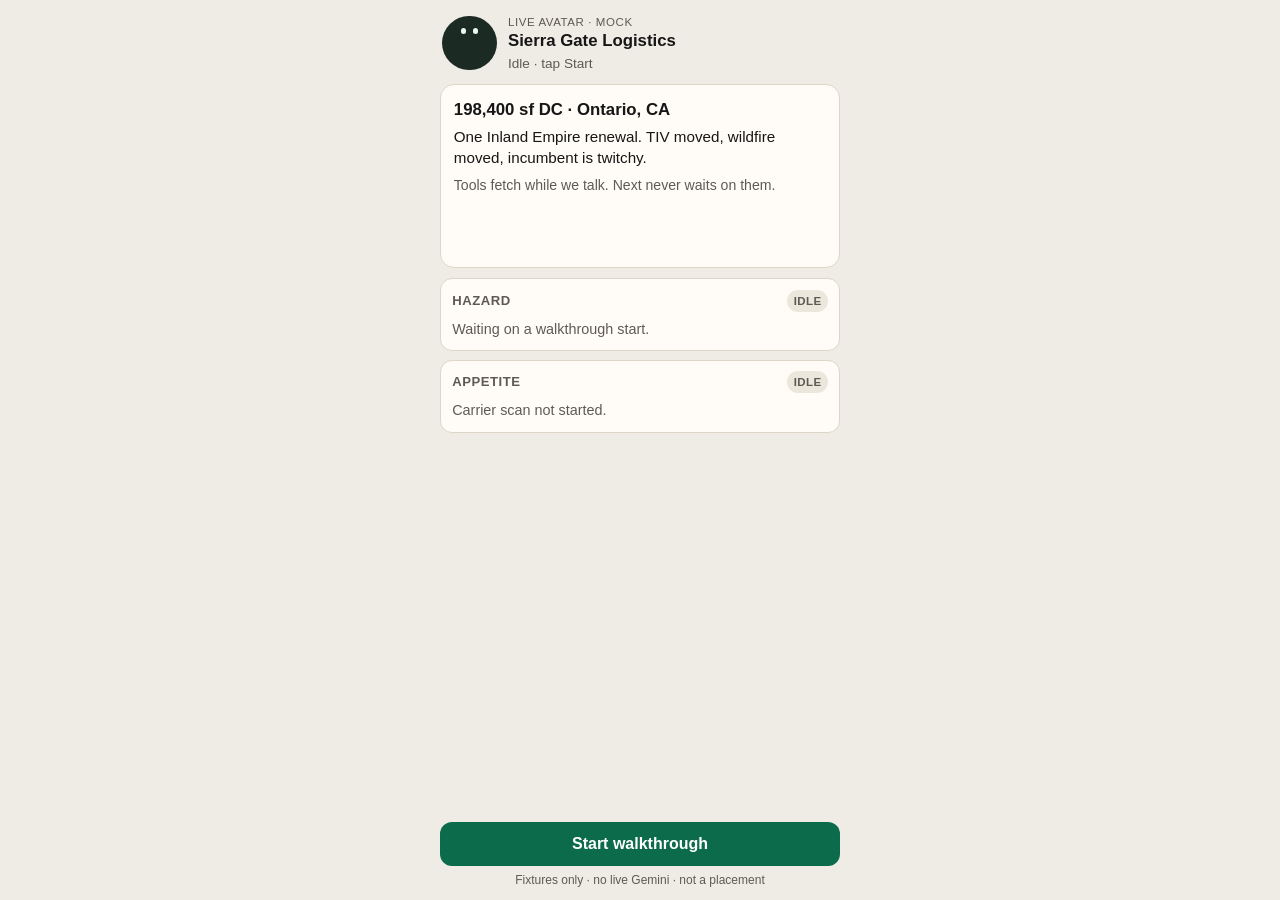
==== live-avatar-renewal/index.html @ 6491ced3 "feat(live-avatar-renewal): add interactive phone renewal walkthrough Mock Live Avatar loop for one i" ====
<!DOCTYPE html>
<html lang="en">
<head>
  <meta charset="utf-8" />
  <meta name="viewport" content="width=device-width, initial-scale=1, viewport-fit=cover" />
  <meta name="color-scheme" content="light" />
  <title>Live Avatar · Sierra Gate renewal</title>
  <style>
    :root {
      --bg: #efece6;
      --card: #fffcf7;
      --ink: #161616;
      --muted: #5e5a53;
      --line: #ddd6c8;
      --live: #0c6b4a;
      --live-soft: #d8f3e8;
      --warn: #8a4b00;
      --warn-bg: #fff1d6;
      --tight: #8a1f11;
      --tight-bg: #fde8e6;
      --open: #145c38;
      --open-bg: #def5e8;
      --pulse: #1aa36d;
    }
    * { box-sizing: border-box; }
    html, body { margin: 0; height: 100%; }
    body {
      font-family: -apple-system, BlinkMacSystemFont, "Segoe UI", Roboto, Helvetica, Arial, sans-serif;
      background: var(--bg);
      color: var(--ink);
      line-height: 1.4;
      -webkit-text-size-adjust: 100%;
    }
    .app {
      min-height: 100%;
      max-width: 26.5rem;
      margin: 0 auto;
      display: flex;
      flex-direction: column;
      padding: 0.7rem 0.75rem calc(0.7rem + env(safe-area-inset-bottom));
    }
    header {
      display: flex;
      gap: 0.7rem;
      align-items: center;
      padding: 0.15rem 0.15rem 0.7rem;
    }
    .avatar {
      position: relative;
      width: 3.4rem;
      height: 3.4rem;
      flex: 0 0 3.4rem;
    }
    .ring {
      position: absolute;
      inset: -4px;
      border-radius: 50%;
      border: 2px solid transparent;
    }
    .avatar.talk .ring {
      border-color: var(--pulse);
      animation: pulse 1.1s ease-out infinite;
    }
    .avatar.listen .ring { border-color: #c4b89f; }
    .face {
      width: 100%;
      height: 100%;
      border-radius: 50%;
      background: #1c2a24;
      display: grid;
      place-items: center;
      position: relative;
      z-index: 1;
    }
    .eyes { display: flex; gap: 0.42rem; }
    .eyes i {
      display: block;
      width: 0.34rem;
      height: 0.34rem;
      border-radius: 50%;
      background: #e8f7ef;
    }
    .avatar.talk .mouth {
      position: absolute;
      width: 0.55rem;
      height: 0.22rem;
      border-radius: 0 0 8px 8px;
      background: #8fd6b5;
      bottom: 0.85rem;
      animation: talk 0.28s ease-in-out infinite alternate;
    }
    .who { min-width: 0; }
    .kicker {
      margin: 0;
      font-size: 0.72rem;
      letter-spacing: 0.05em;
      text-transform: uppercase;
      color: var(--muted);
    }
    h1 {
      margin: 0.1rem 0 0;
      font-size: 1.05rem;
      line-height: 1.2;
    }
    .state {
      margin: 0.15rem 0 0;
      font-size: 0.85rem;
      color: var(--live);
      font-weight: 600;
    }
    .state[data-mode="idle"],
    .state[data-mode="done"] { color: var(--muted); font-weight: 500; }
    .state[data-mode="listen"] { color: #6b6254; }
    main { flex: 1; display: flex; flex-direction: column; gap: 0.65rem; min-height: 0; }
    .stage {
      background: var(--card);
      border: 1px solid var(--line);
      border-radius: 14px;
      padding: 0.8rem 0.8rem 0.7rem;
      min-height: 11.5rem;
    }
    .log {
      display: flex;
      flex-direction: column;
      gap: 0.5rem;
      min-height: 7.4rem;
    }
    .bubble {
      max-width: 92%;
      padding: 0.55rem 0.7rem;
      border-radius: 12px;
      font-size: 0.95rem;
    }
    .bubble.av { background: #f3eee4; }
    .bubble.me {
      align-self: flex-end;
      background: var(--live-soft);
    }
    .bubble .tag {
      display: block;
      font-size: 0.7rem;
      letter-spacing: 0.03em;
      text-transform: uppercase;
      color: var(--muted);
      margin-bottom: 0.15rem;
    }
    .idle-copy h2 {
      margin: 0 0 0.3rem;
      font-size: 1.05rem;
    }
    .idle-copy p { margin: 0 0 0.45rem; font-size: 0.95rem; color: var(--ink); }
    .idle-copy p:last-child { margin: 0; color: var(--muted); font-size: 0.88rem; }
    .tools { display: grid; gap: 0.55rem; }
    .panel {
      background: var(--card);
      border: 1px solid var(--line);
      border-radius: 12px;
      padding: 0.65rem 0.7rem 0.7rem;
    }
    .panel-h {
      display: flex;
      justify-content: space-between;
      align-items: center;
      gap: 0.5rem;
      margin-bottom: 0.45rem;
    }
    .panel-h h2 { margin: 0; font-size: 0.82rem; letter-spacing: 0.04em; text-transform: uppercase; color: var(--muted); }
    .pill {
      font-size: 0.72rem;
      font-weight: 700;
      letter-spacing: 0.03em;
      text-transform: uppercase;
      padding: 0.18rem 0.4rem;
      border-radius: 999px;
      background: #ece7dc;
      color: var(--muted);
    }
    .pill.fetch { background: #fff1d6; color: var(--warn); }
    .pill.ready { background: var(--live-soft); color: var(--live); }
    .wait, .load { margin: 0; font-size: 0.9rem; color: var(--muted); }
    .load { color: var(--warn); }
    .hazard-grid { display: grid; grid-template-columns: 4.4rem 1fr; gap: 0.65rem; align-items: center; }
    .map {
      display: grid;
      grid-template-columns: repeat(4, 1fr);
      gap: 3px;
      width: 4.4rem;
    }
    .map b {
      display: block;
      aspect-ratio: 1;
      border-radius: 3px;
      background: #e6e0d4;
    }
    .map b.w { background: #e8a23a; }
    .map b.x { background: #0c6b4a; }
    .facts { margin: 0; padding: 0; list-style: none; font-size: 0.9rem; }
    .facts li {
      display: flex;
      justify-content: space-between;
      gap: 0.6rem;
      padding: 0.12rem 0;
    }
    .facts span { color: var(--muted); }
    .chips { display: flex; flex-wrap: wrap; gap: 0.4rem; }
    .chip {
      border: 1px solid var(--line);
      background: #fff;
      border-radius: 999px;
      padding: 0.28rem 0.55rem;
      font-size: 0.82rem;
    }
    .chip.open { background: var(--open-bg); border-color: transparent; color: var(--open); }
    .chip.tight { background: var(--tight-bg); border-color: transparent; color: var(--tight); }
    .outcome {
      background: var(--card);
      border: 1px solid var(--line);
      border-radius: 12px;
      padding: 0.75rem 0.75rem 0.65rem;
    }
    .outcome h2 { margin: 0 0 0.45rem; font-size: 1rem; }
    .delta {
      display: grid;
      gap: 0.28rem;
      margin: 0 0 0.65rem;
      font-size: 0.92rem;
    }
    .delta div { display: flex; justify-content: space-between; gap: 0.6rem; }
    .delta span { color: var(--muted); }
    .track { margin: 0; padding-left: 1.1rem; font-size: 0.92rem; }
    .track li { margin: 0 0 0.35rem; }
    .bar { display: grid; gap: 0.45rem; padding-top: 0.15rem; }
    .bar.row { grid-template-columns: 1fr 1fr; }
    button {
      appearance: none;
      border: 0;
      border-radius: 12px;
      min-height: 2.75rem;
      padding: 0.65rem 0.8rem;
      font: inherit;
      font-weight: 650;
      font-size: 1rem;
      background: var(--live);
      color: #fff;
    }
    button.ghost {
      background: #fff;
      color: var(--ink);
      border: 1px solid var(--line);
    }
    button:disabled { opacity: 0.45; }
    button:focus-visible { outline: 3px solid #1aa36d; outline-offset: 2px; }
    .hidden { display: none; }
    footer {
      margin: 0.35rem 0 0;
      font-size: 0.75rem;
      color: var(--muted);
      text-align: center;
    }
    @keyframes pulse {
      0% { transform: scale(0.96); opacity: 1; }
      100% { transform: scale(1.12); opacity: 0.2; }
    }
    @keyframes talk {
      from { transform: scaleX(0.7); }
      to { transform: scaleX(1.15); }
    }
    @media (prefers-reduced-motion: reduce) {
      .avatar.talk .ring, .avatar.talk .mouth { animation: none; }
    }
  </style>
</head>
<body>
  <div class="app">
    <header>
      <div class="avatar" id="avatar" data-mode="idle">
        <div class="ring"></div>
        <div class="face">
          <div class="eyes"><i></i><i></i></div>
          <div class="mouth"></div>
        </div>
      </div>
      <div class="who">
        <p class="kicker">Live Avatar · mock</p>
        <h1>Sierra Gate Logistics</h1>
        <p class="state" id="modeLabel" data-mode="idle">Idle · tap Start</p>
      </div>
    </header>

    <main>
      <section class="stage" aria-live="polite">
        <div class="idle-copy" id="idleCopy">
          <h2>198,400 sf DC · Ontario, CA</h2>
          <p>One Inland Empire renewal. TIV moved, wildfire moved, incumbent is twitchy.</p>
          <p>Tools fetch while we talk. Next never waits on them.</p>
        </div>
        <div class="log hidden" id="log"></div>
      </section>

      <section class="tools" id="tools">
        <article class="panel" id="hazardPanel">
          <div class="panel-h">
            <h2>Hazard</h2>
            <span class="pill" id="hazardPill">Idle</span>
          </div>
          <div class="wait" id="hazardBody">Waiting on a walkthrough start.</div>
        </article>
        <article class="panel" id="appetitePanel">
          <div class="panel-h">
            <h2>Appetite</h2>
            <span class="pill" id="appetitePill">Idle</span>
          </div>
          <div class="wait" id="appetiteBody">Carrier scan not started.</div>
        </article>
      </section>

      <section class="outcome hidden" id="outcome">
        <h2>Renewal snapshot</h2>
        <div class="delta">
          <div><span>Premium</span><b>+8–12% if Harbor quotes</b></div>
          <div><span>TIV</span><b>$68.2M → $79.6M</b></div>
          <div><span>Wildfire</span><b>63 → 72</b></div>
          <div><span>Need</span><b>roof cert · losses · SOV</b></div>
        </div>
        <h2>Talk-track</h2>
        <ol class="track" id="track">
          <li>Open TIV, not premium. The extra $11.4M is shuttle stock, not a new building.</li>
          <li>Read wildfire as ember. Score 72 is why Northline is 5% or out.</li>
          <li>Roof is 14-year TPO. Harbor dies without the cert and the 22k coating invoice.</li>
          <li>Ridge Surplus is the fail-safe, not the first call.</li>
        </ol>
      </section>
    </main>

    <div class="bar" id="bar">
      <button type="button" id="startBtn">Start walkthrough</button>
    </div>
    <footer>Fixtures only · no live Gemini · not a placement</footer>
  </div>

  <script>
    const TALK = [
      {
        av: "Sierra Gate, Ontario. One renewal. TIV moved, the wildfire score moved, and the incumbent is twitchy. Three things change the bind.",
        chip: "Walk the YoY"
      },
      {
        av: "TIV $68.2M to $79.6M. Contents and a new shuttle aisle — not a new box. Roof is 14-year TPO. They recoated 22k after ponding last monsoon.",
        chip: "What do markets care about?",
        tool: "hazard"
      },
      {
        av: "Markets price ember, not the tilt-wall. Wildfire 72, up nine. Hail is quiet. Quake is a lender line. Roof age is the argument.",
        chip: "Who will write it?",
        tool: "appetite"
      },
      {
        av: "Northline wants 5% wildfire or they walk. Harbor Mutual will look if we prove the roof. Ridge Surplus is the 3% backup.",
        chip: "What do we need from them?"
      },
      {
        av: "From them today: roof cert, coating invoice, five-year losses, updated SOV for the shuttle, one page on defensible space. Without those Harbor never quotes.",
        end: true
      }
    ];

    const TRACK = [
      "Open TIV, not premium. The extra $11.4M is shuttle stock, not a new building.",
      "Read wildfire as ember. Score 72 is why Northline is 5% or out.",
      "Roof is 14-year TPO. Harbor dies without the cert and the 22k coating invoice.",
      "Ridge Surplus is the fail-safe, not the first call."
    ].join("\n");

    const el = {
      avatar: document.getElementById("avatar"),
      mode: document.getElementById("modeLabel"),
      idle: document.getElementById("idleCopy"),
      log: document.getElementById("log"),
      bar: document.getElementById("bar"),
      outcome: document.getElementById("outcome"),
      tools: document.getElementById("tools"),
      hazardPill: document.getElementById("hazardPill"),
      hazardBody: document.getElementById("hazardBody"),
      appetitePill: document.getElementById("appetitePill"),
      appetiteBody: document.getElementById("appetiteBody")
    };

    let step = -1;
    let speaking = false;
    let advancing = false;
    const timers = [];

    function later(fn, ms) {
      const id = setTimeout(fn, ms);
      timers.push(id);
      return id;
    }

    function clearTimers() {
      while (timers.length) clearTimeout(timers.pop());
    }

    function setMode(mode, label) {
      el.avatar.className = "avatar " + (mode === "talk" ? "talk" : mode === "listen" ? "listen" : "");
      el.avatar.dataset.mode = mode;
      el.mode.dataset.mode = mode;
      el.mode.textContent = label;
    }

    function addBubble(who, text) {
      const div = document.createElement("div");
      div.className = "bubble " + who;
      div.innerHTML = "<span class=\"tag\">" + (who === "av" ? "Avatar" : "You") + "</span>" + text;
      el.log.appendChild(div);
      const keep = el.log.querySelectorAll(".bubble");
      while (keep.length > 3) el.log.removeChild(keep[0]);
    }

    function setPill(pill, kind, text) {
      pill.className = "pill" + (kind ? " " + kind : "");
      pill.textContent = text;
    }

    function startHazard() {
      setPill(el.hazardPill, "fetch", "Fetching…");
      el.hazardBody.className = "load";
      el.hazardBody.textContent = "Pulling Ontario / San Bernardino wildfire + hail…";
      later(function () {
        setPill(el.hazardPill, "ready", "In");
        el.hazardBody.className = "";
        el.hazardBody.innerHTML =
          "<div class=\"hazard-grid\">" +
            "<div class=\"map\" aria-hidden=\"true\">" +
              "<b></b><b></b><b class=\"w\"></b><b class=\"w\"></b>" +
              "<b></b><b class=\"x\"></b><b class=\"w\"></b><b></b>" +
              "<b></b><b></b><b></b><b></b>" +
            "</div>" +
            "<ul class=\"facts\">" +
              "<li><span>Wildfire</span><b>72 · +9 YoY</b></li>" +
              "<li><span>Hail</span><b>18 · quiet</b></li>" +
              "<li><span>Site</span><b>0.4 mi WUI</b></li>" +
            "</ul>" +
          "</div>";
      }, 1700);
    }

    function startAppetite() {
      setPill(el.appetitePill, "fetch", "Fetching…");
      el.appetiteBody.className = "load";
      el.appetiteBody.textContent = "Scanning incumbent + two backups…";
      later(function () {
        setPill(el.appetitePill, "ready", "In");
        el.appetiteBody.className = "chips";
        el.appetiteBody.innerHTML =
          "<span class=\"chip tight\">Northline · 5% or out</span>" +
          "<span class=\"chip open\">Harbor · open if roof</span>" +
          "<span class=\"chip open\">Ridge · 3% surplus</span>";
      }, 2100);
    }

    function renderBar() {
      el.bar.innerHTML = "";
      el.bar.className = "bar";
      if (step < 0) {
        const b = document.createElement("button");
        b.id = "startBtn";
        b.textContent = "Start walkthrough";
        b.addEventListener("click", start);
        el.bar.appendChild(b);
        return;
      }
      if (TALK[step].end) {
        el.bar.className = "bar row";
        const copy = document.createElement("button");
        copy.className = "ghost";
        copy.id = "copyBtn";
        copy.textContent = "Copy talk-track";
        copy.addEventListener("click", function () {
          navigator.clipboard.writeText(TRACK).then(function () {
            copy.textContent = "Copied";
            later(function () { copy.textContent = "Copy talk-track"; }, 1400);
          }).catch(function () {
            copy.textContent = "Copy failed";
          });
        });
        const restart = document.createElement("button");
        restart.id = "restartBtn";
        restart.textContent = "Restart";
        restart.addEventListener("click", reset);
        el.bar.appendChild(copy);
        el.bar.appendChild(restart);
        return;
      }
      const next = document.createElement("button");
      next.id = "nextBtn";
      next.textContent = TALK[step].chip;
      next.addEventListener("click", advance);
      el.bar.appendChild(next);
    }

    function sayCurrent() {
      speaking = true;
      setMode("talk", "Speaking · mock");
      addBubble("av", TALK[step].av);
      if (TALK[step].tool === "hazard") startHazard();
      if (TALK[step].tool === "appetite") startAppetite();
      later(function () {
        speaking = false;
        if (TALK[step].end) {
          setMode("done", "Walkthrough done");
          el.outcome.classList.remove("hidden");
        } else {
          setMode("listen", "Listening · your tap");
        }
      }, 900);
    }

    function start() {
      step = 0;
      el.idle.classList.add("hidden");
      el.log.classList.remove("hidden");
      el.log.innerHTML = "";
      sayCurrent();
      renderBar();
    }

    function advance() {
      if (advancing || step < 0 || TALK[step].end) return;
      advancing = true;
      const reply = TALK[step].chip;
      setMode("listen", "Heard you");
      addBubble("me", reply);
      later(function () {
        step += 1;
        sayCurrent();
        renderBar();
        advancing = false;
      }, 280);
    }

    function reset() {
      clearTimers();
      step = -1;
      speaking = false;
      advancing = false;
      el.log.innerHTML = "";
      el.log.classList.add("hidden");
      el.idle.classList.remove("hidden");
      el.outcome.classList.add("hidden");
      setMode("idle", "Idle · tap Start");
      setPill(el.hazardPill, "", "Idle");
      el.hazardBody.className = "wait";
      el.hazardBody.textContent = "Waiting on a walkthrough start.";
      setPill(el.appetitePill, "", "Idle");
      el.appetiteBody.className = "wait";
      el.appetiteBody.textContent = "Carrier scan not started.";
      renderBar();
    }

    document.getElementById("startBtn").addEventListener("click", start);
  </script>
</body>
</html>
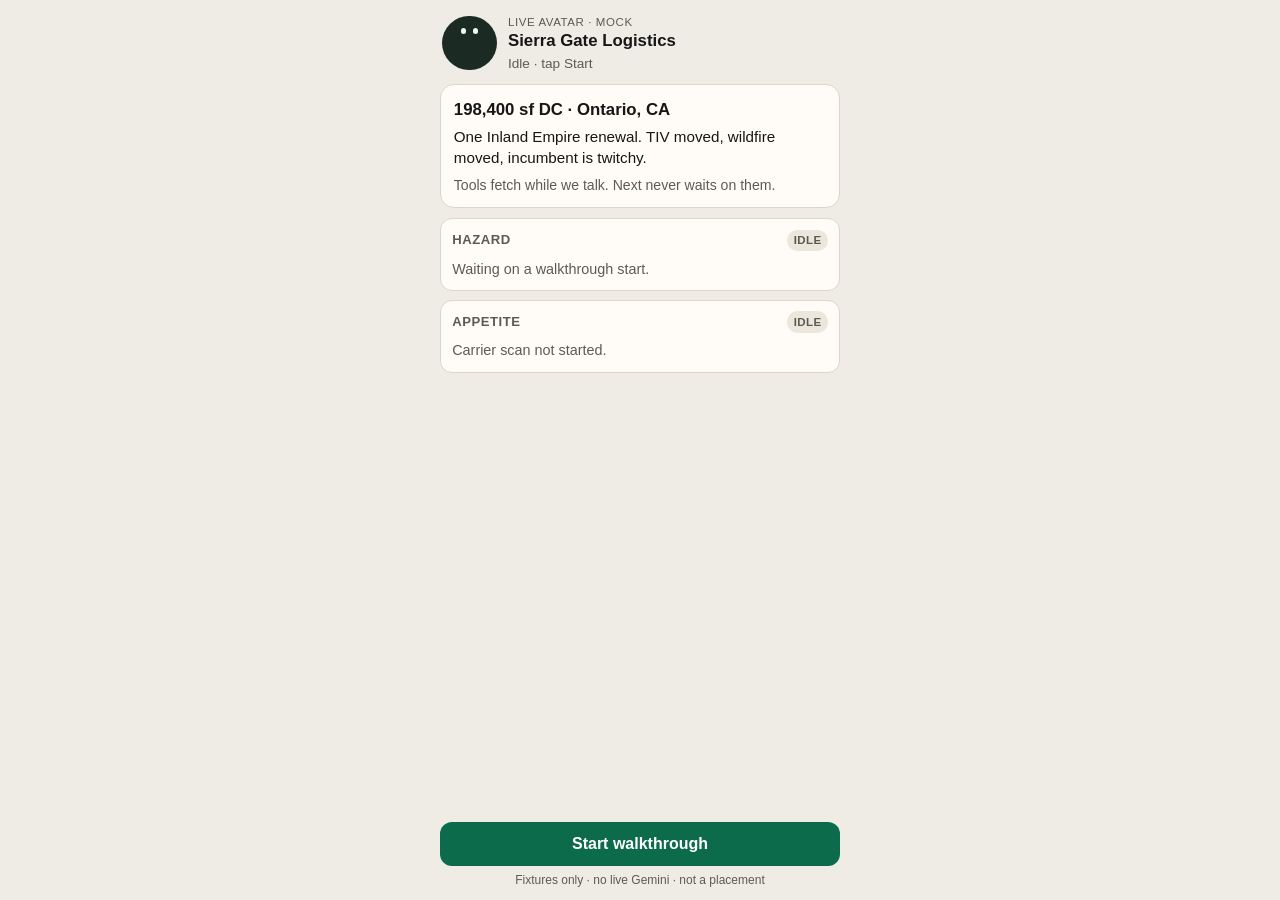
==== commit 201939dd: "fix(live-avatar-renewal): keep snapshot and talk-track on one phone screen Hide the finished transcr" ====
--- a/live-avatar-renewal/index.html
+++ b/live-avatar-renewal/index.html
@@ -117,8 +117,11 @@
       border: 1px solid var(--line);
       border-radius: 14px;
       padding: 0.8rem 0.8rem 0.7rem;
-      min-height: 11.5rem;
-    }
+    }
+    .app.done .stage { display: none; }
+    .app.done main { display: flex; flex-direction: column; }
+    .app.done .outcome { order: 1; }
+    .app.done .tools { order: 2; }
     .log {
       display: flex;
       flex-direction: column;
@@ -229,7 +232,15 @@
     .delta span { color: var(--muted); }
     .track { margin: 0; padding-left: 1.1rem; font-size: 0.92rem; }
     .track li { margin: 0 0 0.35rem; }
-    .bar { display: grid; gap: 0.45rem; padding-top: 0.15rem; }
+    .bar {
+      display: grid;
+      gap: 0.45rem;
+      margin-top: auto;
+      padding-top: 0.45rem;
+      background: var(--bg);
+      position: sticky;
+      bottom: 0;
+    }
     .bar.row { grid-template-columns: 1fr 1fr; }
     button {
       appearance: none;
@@ -271,7 +282,7 @@
   </style>
 </head>
 <body>
-  <div class="app">
+  <div class="app" id="app">
     <header>
       <div class="avatar" id="avatar" data-mode="idle">
         <div class="ring"></div>
@@ -372,6 +383,7 @@
     ].join("\n");
 
     const el = {
+      app: document.getElementById("app"),
       avatar: document.getElementById("avatar"),
       mode: document.getElementById("modeLabel"),
       idle: document.getElementById("idleCopy"),
@@ -412,8 +424,8 @@
       div.className = "bubble " + who;
       div.innerHTML = "<span class=\"tag\">" + (who === "av" ? "Avatar" : "You") + "</span>" + text;
       el.log.appendChild(div);
-      const keep = el.log.querySelectorAll(".bubble");
-      while (keep.length > 3) el.log.removeChild(keep[0]);
+      const extras = [...el.log.querySelectorAll(".bubble")].slice(0, -3);
+      extras.forEach((node) => node.remove());
     }
 
     function setPill(pill, kind, text) {
@@ -508,7 +520,9 @@
         speaking = false;
         if (TALK[step].end) {
           setMode("done", "Walkthrough done");
+          el.app.classList.add("done");
           el.outcome.classList.remove("hidden");
+          el.outcome.scrollIntoView({ block: "start" });
         } else {
           setMode("listen", "Listening · your tap");
         }
@@ -547,6 +561,7 @@
       el.log.classList.add("hidden");
       el.idle.classList.remove("hidden");
       el.outcome.classList.add("hidden");
+      el.app.classList.remove("done");
       setMode("idle", "Idle · tap Start");
       setPill(el.hazardPill, "", "Idle");
       el.hazardBody.className = "wait";
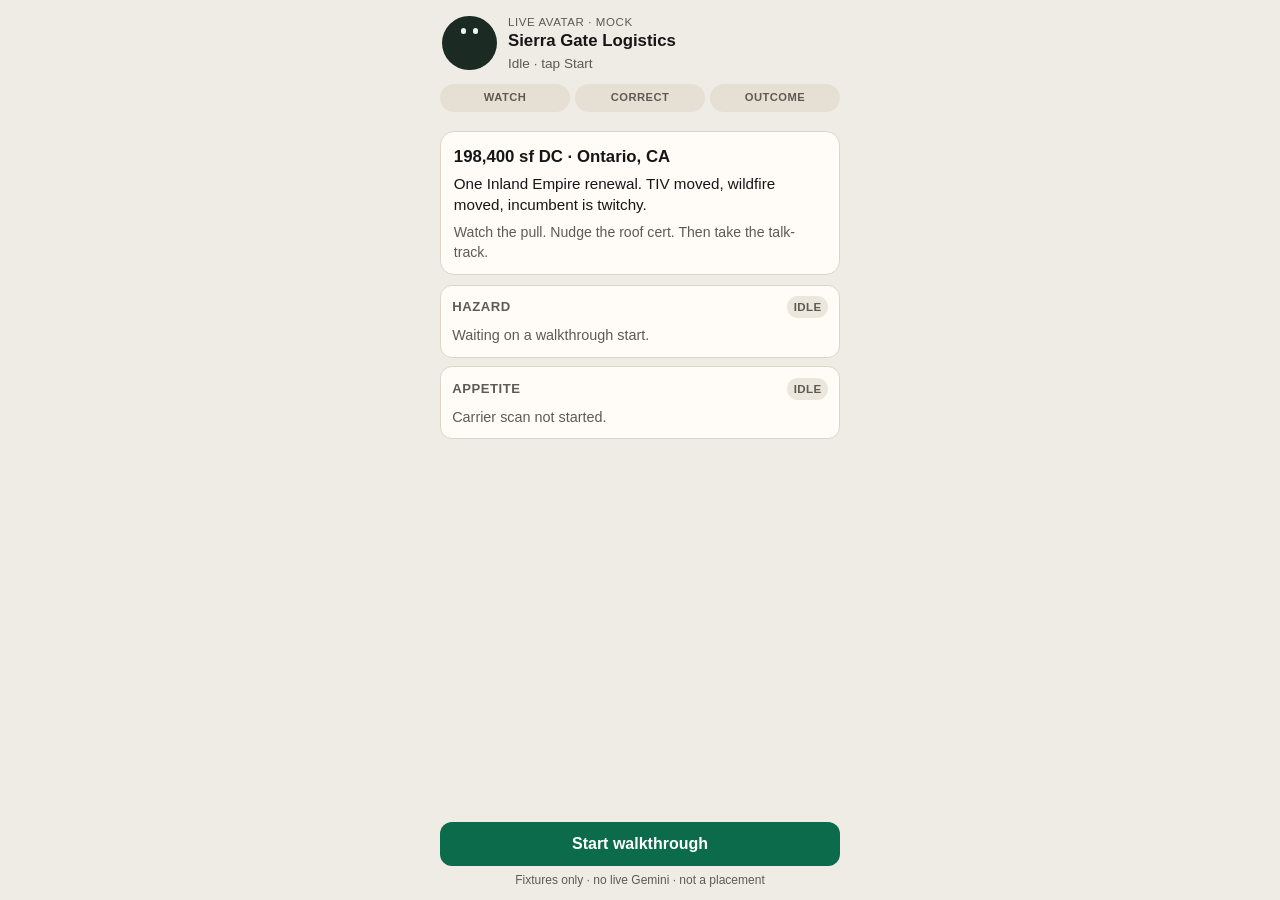
==== commit 7afd171b: "feat(live-avatar-renewal): add Watch → Correct → Outcome ladder Correct is a roof-cert nudge: it rew" ====
--- a/live-avatar-renewal/index.html
+++ b/live-avatar-renewal/index.html
@@ -111,6 +111,26 @@
     .state[data-mode="idle"],
     .state[data-mode="done"] { color: var(--muted); font-weight: 500; }
     .state[data-mode="listen"] { color: #6b6254; }
+    .ladder {
+      display: grid;
+      grid-template-columns: 1fr 1fr 1fr;
+      gap: 0.3rem;
+      list-style: none;
+      margin: 0 0 0.55rem;
+      padding: 0;
+    }
+    .ladder li {
+      text-align: center;
+      font-size: 0.7rem;
+      font-weight: 700;
+      letter-spacing: 0.04em;
+      text-transform: uppercase;
+      padding: 0.38rem 0.2rem;
+      border-radius: 999px;
+      background: #e6e0d4;
+      color: var(--muted);
+    }
+    .ladder li.on { background: var(--live); color: #fff; }
     main { flex: 1; display: flex; flex-direction: column; gap: 0.65rem; min-height: 0; }
     .stage {
       background: var(--card);
@@ -299,11 +319,16 @@
     </header>
 
     <main>
+      <ol class="ladder" id="ladder" aria-label="Trust ladder">
+        <li data-k="watch">Watch</li>
+        <li data-k="correct">Correct</li>
+        <li data-k="outcome">Outcome</li>
+      </ol>
       <section class="stage" aria-live="polite">
         <div class="idle-copy" id="idleCopy">
           <h2>198,400 sf DC · Ontario, CA</h2>
           <p>One Inland Empire renewal. TIV moved, wildfire moved, incumbent is twitchy.</p>
-          <p>Tools fetch while we talk. Next never waits on them.</p>
+          <p>Watch the pull. Nudge the roof cert. Then take the talk-track.</p>
         </div>
         <div class="log hidden" id="log"></div>
       </section>
@@ -327,19 +352,9 @@
 
       <section class="outcome hidden" id="outcome">
         <h2>Renewal snapshot</h2>
-        <div class="delta">
-          <div><span>Premium</span><b>+8–12% if Harbor quotes</b></div>
-          <div><span>TIV</span><b>$68.2M → $79.6M</b></div>
-          <div><span>Wildfire</span><b>63 → 72</b></div>
-          <div><span>Need</span><b>roof cert · losses · SOV</b></div>
-        </div>
+        <div class="delta" id="delta"></div>
         <h2>Talk-track</h2>
-        <ol class="track" id="track">
-          <li>Open TIV, not premium. The extra $11.4M is shuttle stock, not a new building.</li>
-          <li>Read wildfire as ember. Score 72 is why Northline is 5% or out.</li>
-          <li>Roof is 14-year TPO. Harbor dies without the cert and the 22k coating invoice.</li>
-          <li>Ridge Surplus is the fail-safe, not the first call.</li>
-        </ol>
+        <ol class="track" id="track"></ol>
       </section>
     </main>
 
@@ -357,8 +372,7 @@
       },
       {
         av: "TIV $68.2M to $79.6M. Contents and a new shuttle aisle — not a new box. Roof is 14-year TPO. They recoated 22k after ponding last monsoon.",
-        chip: "What do markets care about?",
-        tool: "hazard"
+        chip: "What do markets care about?"
       },
       {
         av: "Markets price ember, not the tilt-wall. Wildfire 72, up nine. Hail is quiet. Quake is a lender line. Roof age is the argument.",
@@ -375,13 +389,6 @@
       }
     ];
 
-    const TRACK = [
-      "Open TIV, not premium. The extra $11.4M is shuttle stock, not a new building.",
-      "Read wildfire as ember. Score 72 is why Northline is 5% or out.",
-      "Roof is 14-year TPO. Harbor dies without the cert and the 22k coating invoice.",
-      "Ridge Surplus is the fail-safe, not the first call."
-    ].join("\n");
-
     const el = {
       app: document.getElementById("app"),
       avatar: document.getElementById("avatar"),
@@ -390,6 +397,8 @@
       log: document.getElementById("log"),
       bar: document.getElementById("bar"),
       outcome: document.getElementById("outcome"),
+      delta: document.getElementById("delta"),
+      track: document.getElementById("track"),
       tools: document.getElementById("tools"),
       hazardPill: document.getElementById("hazardPill"),
       hazardBody: document.getElementById("hazardBody"),
@@ -400,7 +409,36 @@
     let step = -1;
     let speaking = false;
     let advancing = false;
+    let nudged = false;
+    let hazardState = "idle";
+    let appetiteState = "idle";
     const timers = [];
+
+    function trackLines() {
+      return nudged ? [
+        "Open TIV, not premium. The extra $11.4M is shuttle stock, not a new building.",
+        "Read wildfire as ember. Score 72 is why Northline is 5% or out.",
+        "Roof cert is already in. Do not re-ask. Harbor can quote.",
+        "Still pull five-year losses and the shuttle SOV this week."
+      ] : [
+        "Open TIV, not premium. The extra $11.4M is shuttle stock, not a new building.",
+        "Read wildfire as ember. Score 72 is why Northline is 5% or out.",
+        "Roof is 14-year TPO. Harbor dies without the cert and the 22k coating invoice.",
+        "Ridge Surplus is the fail-safe, not the first call."
+      ];
+    }
+
+    function lineFor(i) {
+      if (nudged && i === 3) return "Northline still wants 5% or they walk. Harbor is quote-ready on the roof. Ridge is the 3% backup.";
+      if (nudged && i === 4) return "Cert is already in. Still need five-year losses, updated SOV, and the defensible-space page. Harbor can quote.";
+      return TALK[i].av;
+    }
+
+    function setPhase(name) {
+      document.querySelectorAll("#ladder li").forEach(function (li) {
+        li.classList.toggle("on", li.dataset.k === name);
+      });
+    }
 
     function later(fn, ms) {
       const id = setTimeout(fn, ms);
@@ -433,41 +471,78 @@
       pill.textContent = text;
     }
 
+    function fillHazard() {
+      hazardState = "ready";
+      setPill(el.hazardPill, "ready", "In");
+      el.hazardBody.className = "";
+      el.hazardBody.innerHTML =
+        "<div class=\"hazard-grid\">" +
+          "<div class=\"map\" aria-hidden=\"true\">" +
+            "<b></b><b></b><b class=\"w\"></b><b class=\"w\"></b>" +
+            "<b></b><b class=\"x\"></b><b class=\"w\"></b><b></b>" +
+            "<b></b><b></b><b></b><b></b>" +
+          "</div>" +
+          "<ul class=\"facts\">" +
+            "<li><span>Wildfire</span><b>72 · +9 YoY</b></li>" +
+            "<li><span>Hail</span><b>18 · quiet</b></li>" +
+            (nudged ? "<li><span>Roof</span><b>cert in</b></li>" : "<li><span>Site</span><b>0.4 mi WUI</b></li>") +
+          "</ul>" +
+        "</div>";
+    }
+
+    function fillAppetite() {
+      appetiteState = "ready";
+      setPill(el.appetitePill, "ready", "In");
+      el.appetiteBody.className = "chips";
+      el.appetiteBody.innerHTML = nudged
+        ? "<span class=\"chip tight\">Northline · 5% or out</span>" +
+          "<span class=\"chip open\">Harbor · quote ready</span>" +
+          "<span class=\"chip open\">Ridge · 3% surplus</span>"
+        : "<span class=\"chip tight\">Northline · 5% or out</span>" +
+          "<span class=\"chip open\">Harbor · open if roof</span>" +
+          "<span class=\"chip open\">Ridge · 3% surplus</span>";
+    }
+
     function startHazard() {
+      hazardState = "fetch";
       setPill(el.hazardPill, "fetch", "Fetching…");
       el.hazardBody.className = "load";
       el.hazardBody.textContent = "Pulling Ontario / San Bernardino wildfire + hail…";
-      later(function () {
-        setPill(el.hazardPill, "ready", "In");
-        el.hazardBody.className = "";
-        el.hazardBody.innerHTML =
-          "<div class=\"hazard-grid\">" +
-            "<div class=\"map\" aria-hidden=\"true\">" +
-              "<b></b><b></b><b class=\"w\"></b><b class=\"w\"></b>" +
-              "<b></b><b class=\"x\"></b><b class=\"w\"></b><b></b>" +
-              "<b></b><b></b><b></b><b></b>" +
-            "</div>" +
-            "<ul class=\"facts\">" +
-              "<li><span>Wildfire</span><b>72 · +9 YoY</b></li>" +
-              "<li><span>Hail</span><b>18 · quiet</b></li>" +
-              "<li><span>Site</span><b>0.4 mi WUI</b></li>" +
-            "</ul>" +
-          "</div>";
-      }, 1700);
+      later(fillHazard, 1700);
     }
 
     function startAppetite() {
+      appetiteState = "fetch";
       setPill(el.appetitePill, "fetch", "Fetching…");
       el.appetiteBody.className = "load";
       el.appetiteBody.textContent = "Scanning incumbent + two backups…";
+      later(fillAppetite, 2100);
+    }
+
+    function fillOutcome() {
+      const premium = nudged ? "+4–7% if Harbor quotes" : "+8–12% if Harbor quotes";
+      const need = nudged ? "losses · SOV · space note" : "roof cert · losses · SOV";
+      el.delta.innerHTML =
+        "<div><span>Premium</span><b>" + premium + "</b></div>" +
+        "<div><span>TIV</span><b>$68.2M → $79.6M</b></div>" +
+        "<div><span>Wildfire</span><b>63 → 72</b></div>" +
+        "<div><span>Need</span><b>" + need + "</b></div>";
+      el.track.innerHTML = trackLines().map(function (line) { return "<li>" + line + "</li>"; }).join("");
+    }
+
+    function nudge() {
+      if (nudged || step < 0 || TALK[step].end || advancing) return;
+      nudged = true;
+      setPhase("correct");
+      addBubble("me", "Nudge: roof cert is already in the file.");
+      setMode("talk", "Correcting · mock");
+      if (hazardState === "ready") fillHazard();
+      if (appetiteState === "ready") startAppetite();
+      renderBar();
       later(function () {
-        setPill(el.appetitePill, "ready", "In");
-        el.appetiteBody.className = "chips";
-        el.appetiteBody.innerHTML =
-          "<span class=\"chip tight\">Northline · 5% or out</span>" +
-          "<span class=\"chip open\">Harbor · open if roof</span>" +
-          "<span class=\"chip open\">Ridge · 3% surplus</span>";
-      }, 2100);
+        addBubble("av", "Noted. Harbor treats the roof as proven. Northline still wants 5%. Losses and SOV still gate the bind.");
+        setMode("listen", "Listening · your tap");
+      }, 550);
     }
 
     function renderBar() {
@@ -488,12 +563,27 @@
         copy.id = "copyBtn";
         copy.textContent = "Copy talk-track";
         copy.addEventListener("click", function () {
-          navigator.clipboard.writeText(TRACK).then(function () {
-            copy.textContent = "Copied";
+          function fallback() {
+            const ta = document.createElement("textarea");
+            ta.value = trackLines().join("\n");
+            ta.setAttribute("readonly", "");
+            ta.style.cssText = "position:fixed;left:-9999px";
+            document.body.appendChild(ta);
+            ta.select();
+            let ok = false;
+            try { ok = document.execCommand("copy"); } catch (e) { ok = false; }
+            ta.remove();
+            return ok;
+          }
+          function done(ok) {
+            copy.textContent = ok ? "Copied" : "Copy failed";
             later(function () { copy.textContent = "Copy talk-track"; }, 1400);
-          }).catch(function () {
-            copy.textContent = "Copy failed";
-          });
+          }
+          if (navigator.clipboard && navigator.clipboard.writeText) {
+            navigator.clipboard.writeText(trackLines().join("\n")).then(function () { done(true); }).catch(function () { done(fallback()); });
+          } else {
+            done(fallback());
+          }
         });
         const restart = document.createElement("button");
         restart.id = "restartBtn";
@@ -503,17 +593,24 @@
         el.bar.appendChild(restart);
         return;
       }
+      const correct = document.createElement("button");
+      correct.className = "ghost";
+      correct.id = "nudgeBtn";
+      correct.textContent = nudged ? "Nudged · roof cert in" : "Nudge: roof cert in";
+      correct.disabled = nudged;
+      correct.addEventListener("click", nudge);
       const next = document.createElement("button");
       next.id = "nextBtn";
       next.textContent = TALK[step].chip;
       next.addEventListener("click", advance);
+      el.bar.appendChild(correct);
       el.bar.appendChild(next);
     }
 
     function sayCurrent() {
       speaking = true;
       setMode("talk", "Speaking · mock");
-      addBubble("av", TALK[step].av);
+      addBubble("av", lineFor(step));
       if (TALK[step].tool === "hazard") startHazard();
       if (TALK[step].tool === "appetite") startAppetite();
       later(function () {
@@ -521,6 +618,8 @@
         if (TALK[step].end) {
           setMode("done", "Walkthrough done");
           el.app.classList.add("done");
+          setPhase("outcome");
+          fillOutcome();
           el.outcome.classList.remove("hidden");
           el.outcome.scrollIntoView({ block: "start" });
         } else {
@@ -531,10 +630,12 @@
 
     function start() {
       step = 0;
+      setPhase("watch");
       el.idle.classList.add("hidden");
       el.log.classList.remove("hidden");
       el.log.innerHTML = "";
       sayCurrent();
+      startHazard();
       renderBar();
     }
 
@@ -557,6 +658,10 @@
       step = -1;
       speaking = false;
       advancing = false;
+      nudged = false;
+      hazardState = "idle";
+      appetiteState = "idle";
+      setPhase("");
       el.log.innerHTML = "";
       el.log.classList.add("hidden");
       el.idle.classList.remove("hidden");
